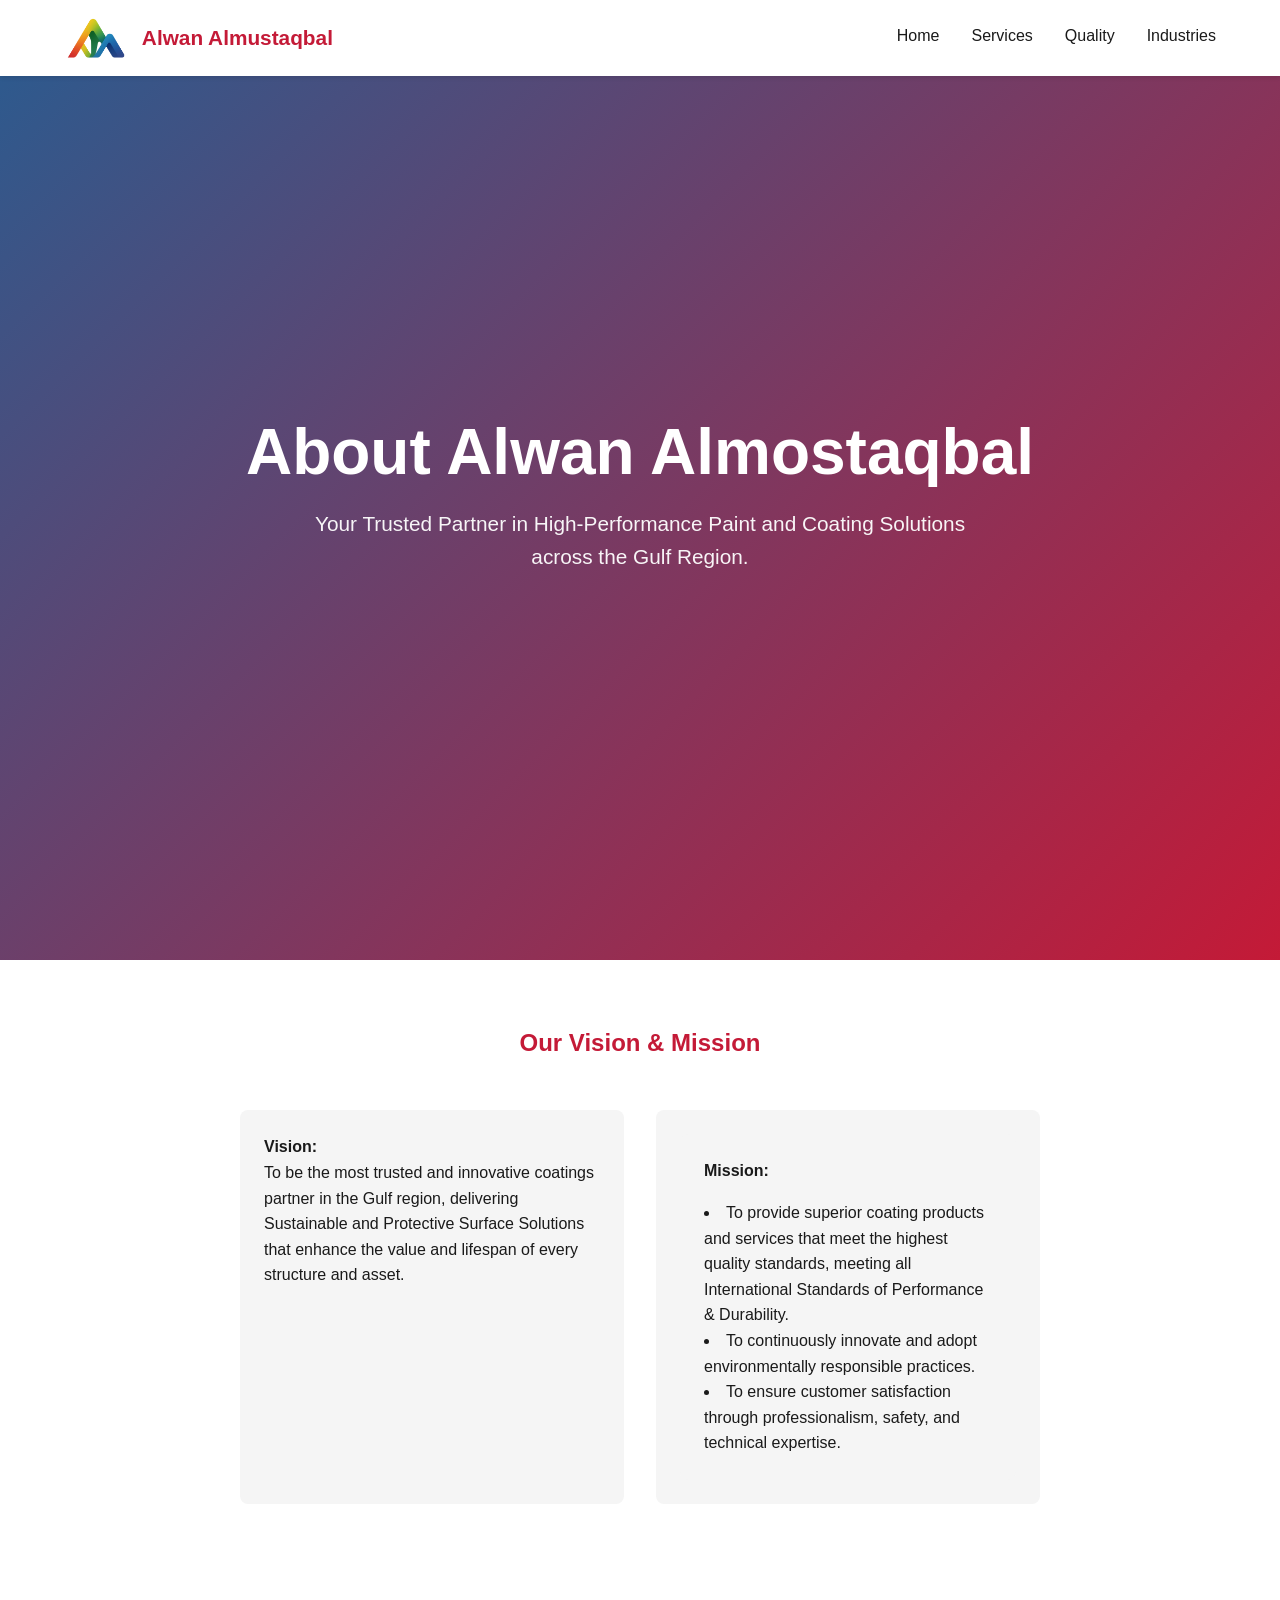
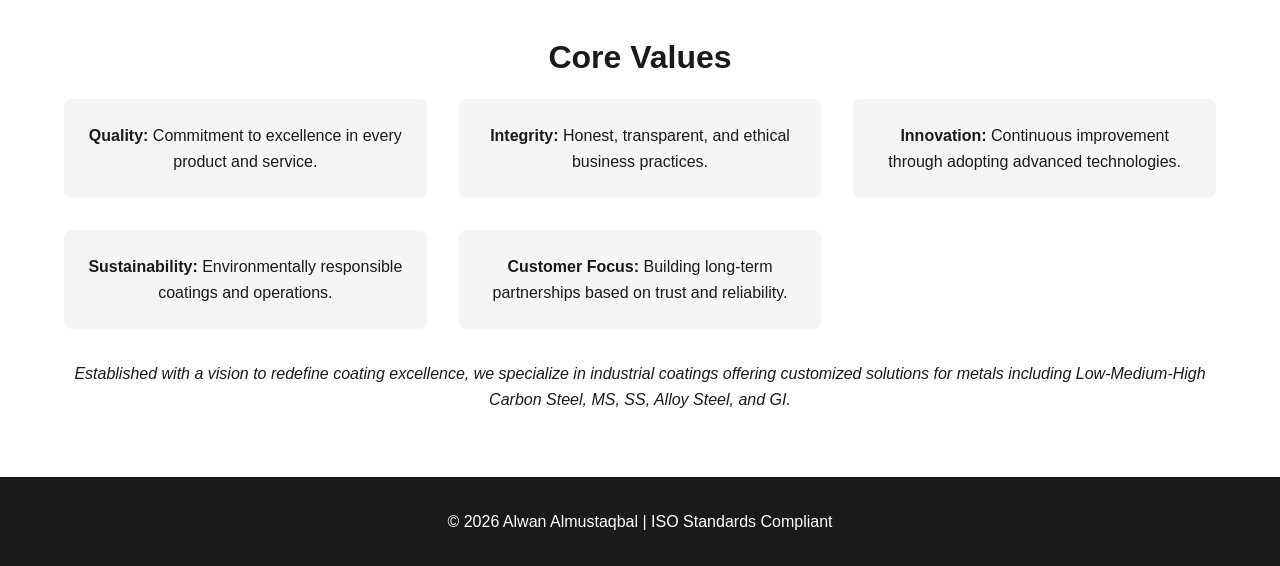
==== about.html @ 40df4b22 "Add files via upload" ====
<!DOCTYPE html>
<html lang="en">
<head>
    <meta charset="UTF-8">
    <meta name="viewport" content="width=device-width, initial-scale=1.0">
    <title>About Us | Alwan Almustaqbal</title>
    <link rel="stylesheet" href="styles.css">
</head>
<body>
    <nav>
        <a href="index.html" class="logo" aria-label="Alwan Almustaqbal Home">
            <img src="logo.png" alt="Alwan Almustaqbal logo">
            <span>Alwan Almustaqbal</span>
        </a>
        <ul>
            <li><a href="index.html" id="link-to-home">Home</a></li>
            <li><a href="services.html" id="link-to-services">Services</a></li>
            <li><a href="quality.html" id="link-to-quality">Quality</a></li>
            <li><a href="industries.html" id="link-to-industries">Industries</a></li>
        </ul>
    </nav>

    <header class="hero">
        <div>
            <h1>About Alwan Almostaqbal</h1>
            <p>Your Trusted Partner in High-Performance Paint and Coating Solutions across the Gulf Region.</p>
        </div>
    </header>

    <section id="vision-mission" class="value-props">
        <div style="max-width: 800px; margin-left: auto; margin-right: auto;">
            <h2 style="font-size: 1.5rem; color: var(--primary); text-align: center; margin-bottom: 3rem;">Our Vision & Mission</h2>

            <div class="grid" style="text-align: left;">
                <div><strong>Vision:</strong></strong>
                <p>To be the most trusted and innovative coatings partner in the Gulf region, delivering Sustainable and Protective Surface Solutions that enhance the value and lifespan of every structure and asset.</p>
            </div>

            <div class="grid" style="text-align: left;">
                <div><strong>Mission:</strong></strong>
                <ul style="list-style-position: inside; margin-top: 1rem;">
                    <li>To provide superior coating products and services that meet the highest quality standards, meeting all International Standards of Performance & Durability.</li>
                    <li>To continuously innovate and adopt environmentally responsible practices.</li>
                    <li>To ensure customer satisfaction through professionalism, safety, and technical expertise.</li>
                </ul>
            </div>
        </div>
    </section>

    <section id="core-values" class="value-props">
        <h2 style="font-size: 2rem; margin-bottom: 1rem;">Core Values</h2>

        <div class="grid">
            <div><strong>Quality:</strong></strong> Commitment to excellence in every product and service.</div>
            <div><strong>Integrity:</strong> Honest, transparent, and ethical business practices.</div>
            <div><strong>Innovation:</strong> Continuous improvement through adopting advanced technologies.</div>
            <div><strong>Sustainability:</strong> Environmentally responsible coatings and operations.</div>
            <div><strong>Customer Focus:</strong> Building long-term partnerships based on trust and reliability.</div>
        </div>

        <p style="margin-top: 2rem; font-style: italic;">Established with a vision to redefine coating excellence, we specialize in industrial coatings offering customized solutions for metals including Low-Medium-High Carbon Steel, MS, SS, Alloy Steel, and GI.</p>
    </section>

    <footer>
        <p>&copy; 2026 Alwan Almustaqbal | ISO Standards Compliant</p>
    </footer>

    <script src="script.js"></script>
</body>
</html>
---- styles.css ----
/* Alwan Almustaqbal - Metal Coating Division */

:root {
    --primary: #c41a37; /* Red/Orange accent */
    --secondary: #2d5a8e; /* Navy blue for marine/industrial feel */
    --dark: #1a1a1a;
    --light: #f5f5f5;
}

* { margin: 0; padding: 0; box-sizing: border-box; }

body {
    font-family: 'Segoe UI', Tahoma, Geneva, Verdana, sans-serif;
    line-height: 1.6;
    color: var(--dark);
    background: var(--light);
}

/* Navigation */
nav {
    display: flex;
    justify-content: space-between;
    align-items: center;
    padding: 1rem 5%;
    background: #fff;
    box-shadow: 0 2px 4px rgba(0,0,0,.1);
    position: fixed;
    width: 100%;
    top: 0;
    z-index: 100;
}

.logo {
    display: flex;
    align-items: center;
    gap: 0.75rem;
    font-size: 1.3rem;
    font-weight: bold;
    color: var(--primary);
    text-decoration: none;
}

.logo img {
    height: 44px;
    width: auto;
    object-fit: contain;
}

nav ul {
    display: flex;
    list-style: none;
    gap: 2rem;
    margin-top: -5px;
}

nav a {
    text-decoration: none;
    color: var(--dark);
    font-weight: 500;
    transition: .3s;
}

nav a:hover {
    color: var(--primary);
}

/* Hero Section */
header.hero {
    height: 100vh;
    background: linear-gradient(135deg, #2d5a8e 0%, #c41a37 100%);
    display: flex;
    align-items: center;
    justify-content: center;
    text-align: center;
    color: white;
    padding: 0 1rem;
    margin-top: 60px;
}

.hero h1 {
    font-size: clamp(2.5rem, 5vw, 4rem);
    margin-bottom: 1rem;
    line-height: 1.2;
}

.hero p {
    font-size: clamp(1.1rem, 2vw, 1.3rem);
    opacity: .95;
    max-width: 700px;
    margin: 0 auto 2rem;
}

/* CTA Buttons */
.btn {
    display: inline-block;
    padding: 1rem 2rem;
    background: white;
    color: var(--primary);
    text-decoration: none;
    font-weight: bold;
    border-radius: 4px;
    transition: .3s;
    margin: 0.5rem;
}

.btn:hover {
    transform: translateY(-2px);
    box-shadow: 0 8px 16px rgba(0,0,0,.2);
}

.btn.active {
    background: var(--primary);
    color: white;
}

/* Value Props Section */
.value-props {
    padding: 4rem 5%;
    background: white;
    text-align: center;
}

.value-props h2 {
    font-size: 2rem;
    margin-bottom: 1rem;
}

.grid {
    display: grid;
    grid-template-columns: repeat(auto-fit, minmax(280px, 1fr));
    gap: 2rem;
    max-width: 1200px;
    margin-left: auto;
    margin-right: auto;
}

.grid div {
    padding: 1.5rem;
    background: var(--light);
    border-radius: 8px;
    transition: .3s;
}

.grid div:hover {
    transform: translateY(-5px);
    box-shadow: 0 4px 6px rgba(0,0,0,.1);
}

/* Services Section */
.services-preview {
    padding: 4rem 5%;
    background: var(--light);
    text-align: center;
}

.services-preview h2 {
    font-size: 2rem;
    margin-bottom: 1rem;
}

.service-cards {
    display: grid;
    grid-template-columns: repeat(auto-fit, minmax(300px, 1fr));
    gap: 2rem;
    max-width: 1200px;
    margin-top: 3rem;
    margin-left: auto;
    margin-right: auto;
}

.card {
    background: white;
    padding: 2rem;
    border-radius: 8px;
    box-shadow: 0 4px 6px rgba(0,0,0,.1);
    transition: .3s;
    text-align: left;
}

.card:hover {
    transform: translateY(-5px);
}

/* Footer */
footer {
    background: var(--dark);
    color: white;
    padding: 2rem 5%;
    text-align: center;
}

@media (max-width: 768px) {
    nav ul { display: none; }
    .hero h1 { font-size: 2rem; }
}
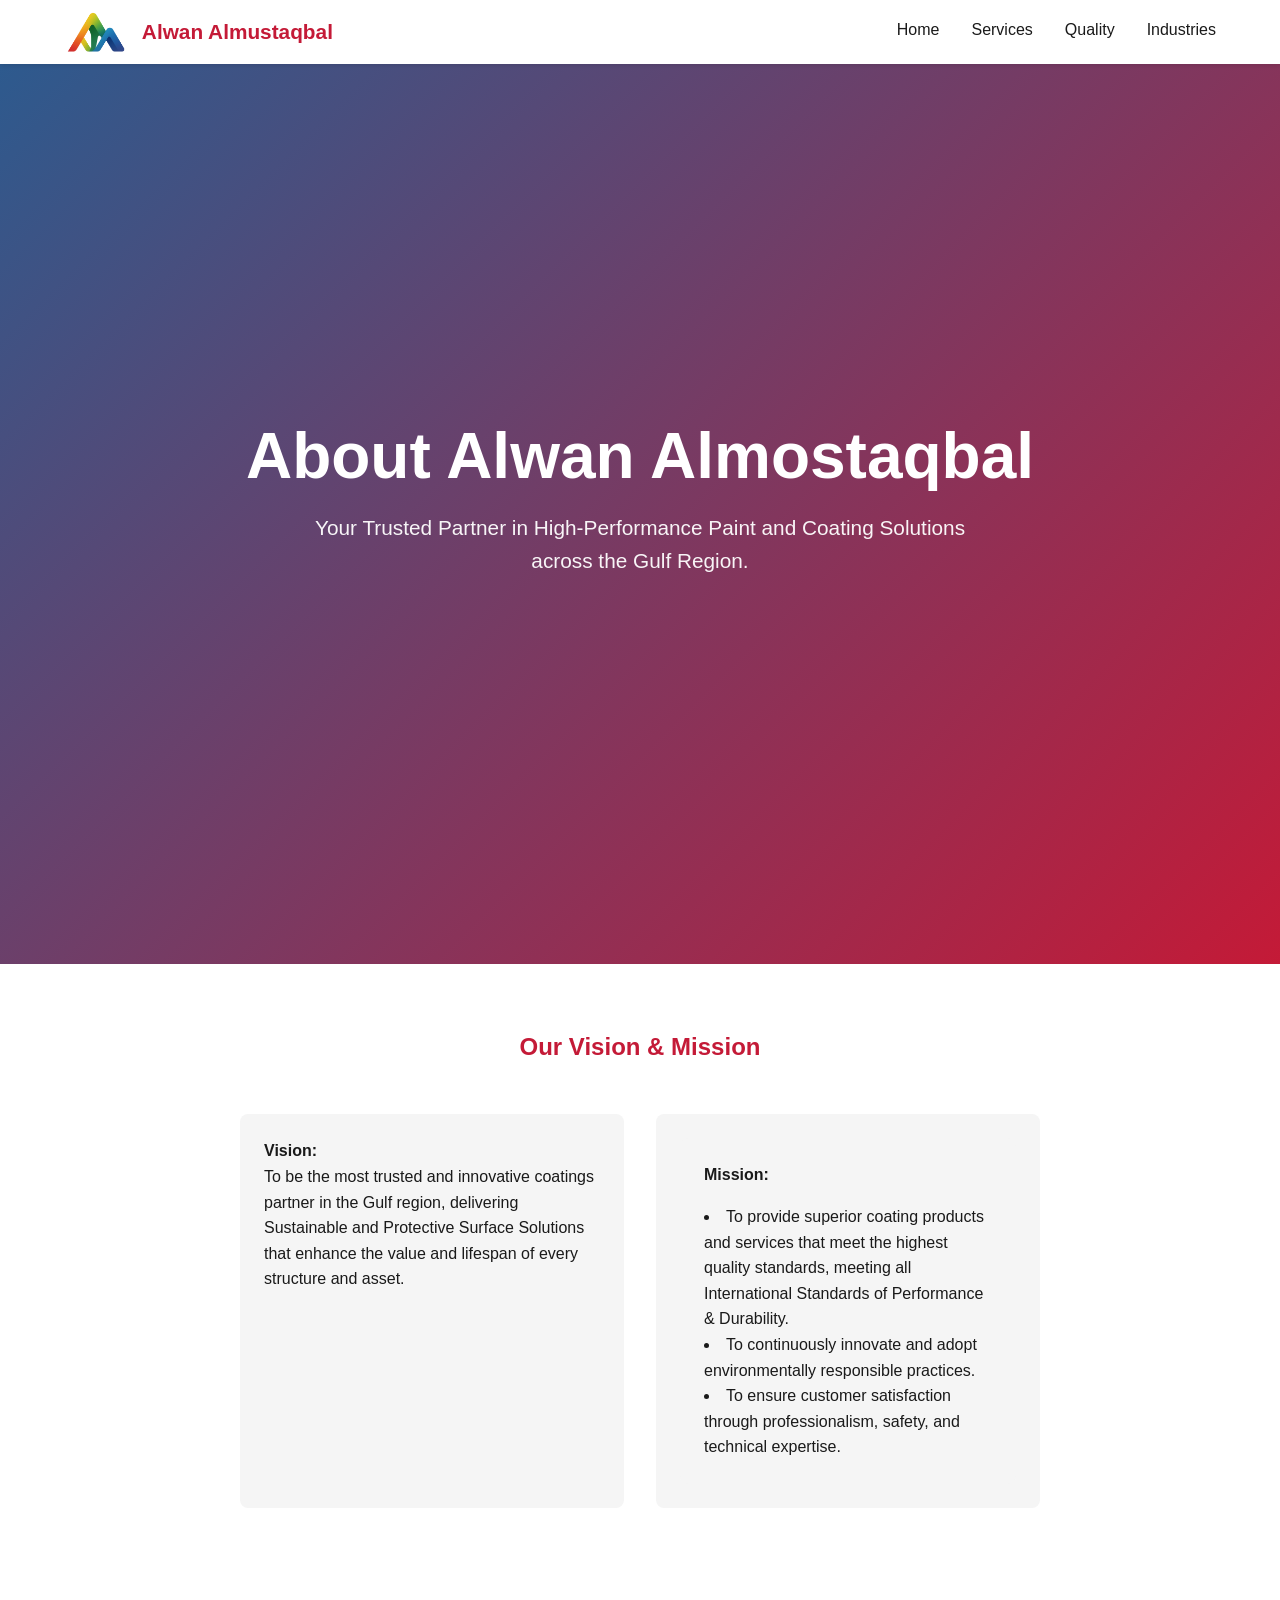
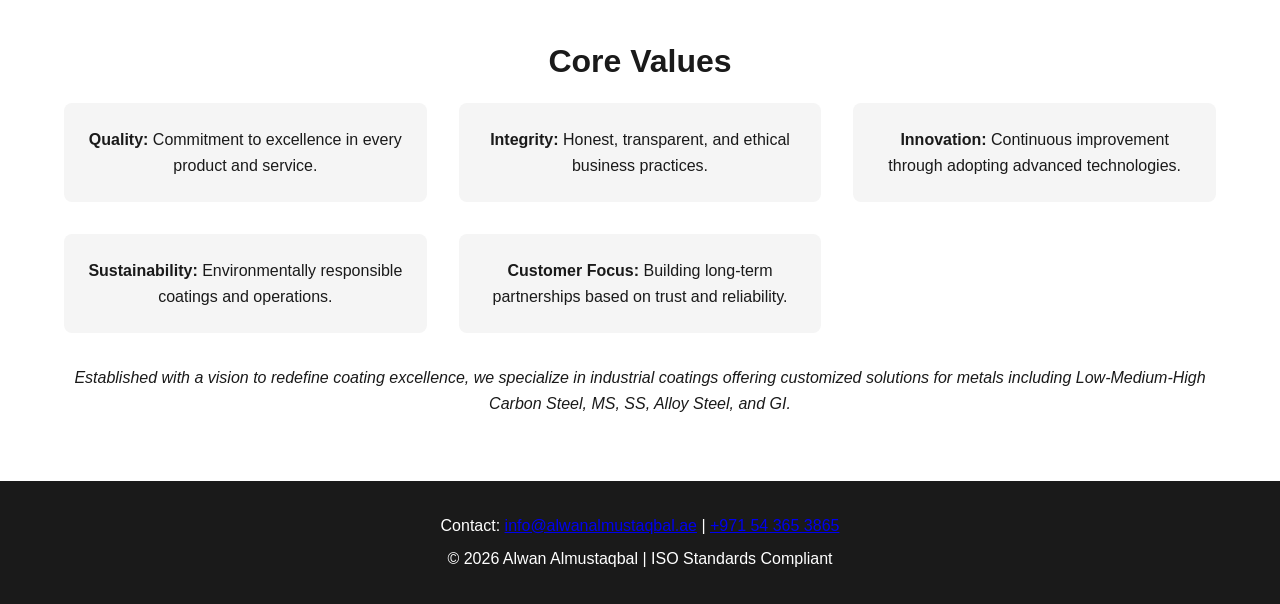
==== commit 738c3b2d: "Add files via upload" ====
--- a/about.html
+++ b/about.html
@@ -62,7 +62,11 @@
     </section>
 
     <footer>
-        <p>&copy; 2026 Alwan Almustaqbal | ISO Standards Compliant</p>
+        <div class="footer-contact" style="margin-bottom:.5rem;">
+            Contact: <a href="mailto:info@alwanalmustaqbal.ae">info@alwanalmustaqbal.ae</a> |
+            <a href="tel:+971543653865">+971 54 365 3865</a>
+        </div>
+        &copy; 2026 Alwan Almustaqbal | ISO Standards Compliant
     </footer>
 
     <script src="script.js"></script>
--- a/styles.css
+++ b/styles.css
@@ -14,6 +14,7 @@
     line-height: 1.6;
     color: var(--dark);
     background: var(--light);
+    padding-top: 64px; /* offset for fixed nav */
 }
 
 /* Navigation */
@@ -28,6 +29,7 @@
     width: 100%;
     top: 0;
     z-index: 100;
+    height: 64px;
 }
 
 .logo {
@@ -46,6 +48,8 @@
     object-fit: contain;
 }
 
+.nav-toggle { display: none; }
+
 nav ul {
     display: flex;
     list-style: none;
@@ -74,7 +78,7 @@
     text-align: center;
     color: white;
     padding: 0 1rem;
-    margin-top: 60px;
+    margin-top: 0;
 }
 
 .hero h1 {
@@ -181,6 +185,28 @@
     transform: translateY(-5px);
 }
 
+/* Partners Section */
+.partners-preview {
+    background:#fff;
+    padding:3rem 5%;
+    text-align:center;
+}
+.partner-list {
+    display:grid;
+    grid-template-columns: repeat(auto-fit, minmax(220px, 1fr));
+    gap: 1rem;
+    max-width: 1200px;
+    margin: 2rem auto 0;
+}
+.partner-item {
+    background: var(--light);
+    border: 1px solid #e5e7eb;
+    padding: 1rem 1.25rem;
+    border-radius: 8px;
+    font-weight: 600;
+    color: var(--secondary);
+}
+
 /* Footer */
 footer {
     background: var(--dark);
@@ -190,6 +216,42 @@
 }
 
 @media (max-width: 768px) {
+    /* Mobile nav: hide desktop menu, show toggle */
     nav ul { display: none; }
     .hero h1 { font-size: 2rem; }
-}
+
+    .nav-toggle {
+        display: inline-flex !important;
+        align-items: center;
+        justify-content: center;
+        width: 44px;
+        height: 44px;
+        background: transparent;
+        border: 0;
+        cursor: pointer;
+        color: var(--dark);
+        font-size: 1.5rem;
+        z-index: 200;
+    }
+
+    /* When nav has `.open`, show a full-width stacked menu that becomes part of the nav height
+       (so it pushes page content down instead of overlaying it). */
+    nav.open ul {
+        display: flex;
+        flex-direction: column;
+        position: static; /* allow nav height to expand */
+        background: white;
+        padding: 1rem 5%;
+        gap: 1rem;
+        box-shadow: 0 8px 24px rgba(0,0,0,.06);
+    }
+
+    nav.open ul li { margin: 0; }
+    nav.open a { padding: .75rem 0; display: block; }
+
+    /* Improve touch targets and spacing */
+    .btn { padding: .9rem 1.25rem; font-size: 1rem; }
+    .card { padding: 1.25rem; }
+    .grid { gap: 1rem; }
+    .value-props, .services-preview, .partners-preview { padding: 2rem 5%; }
+}
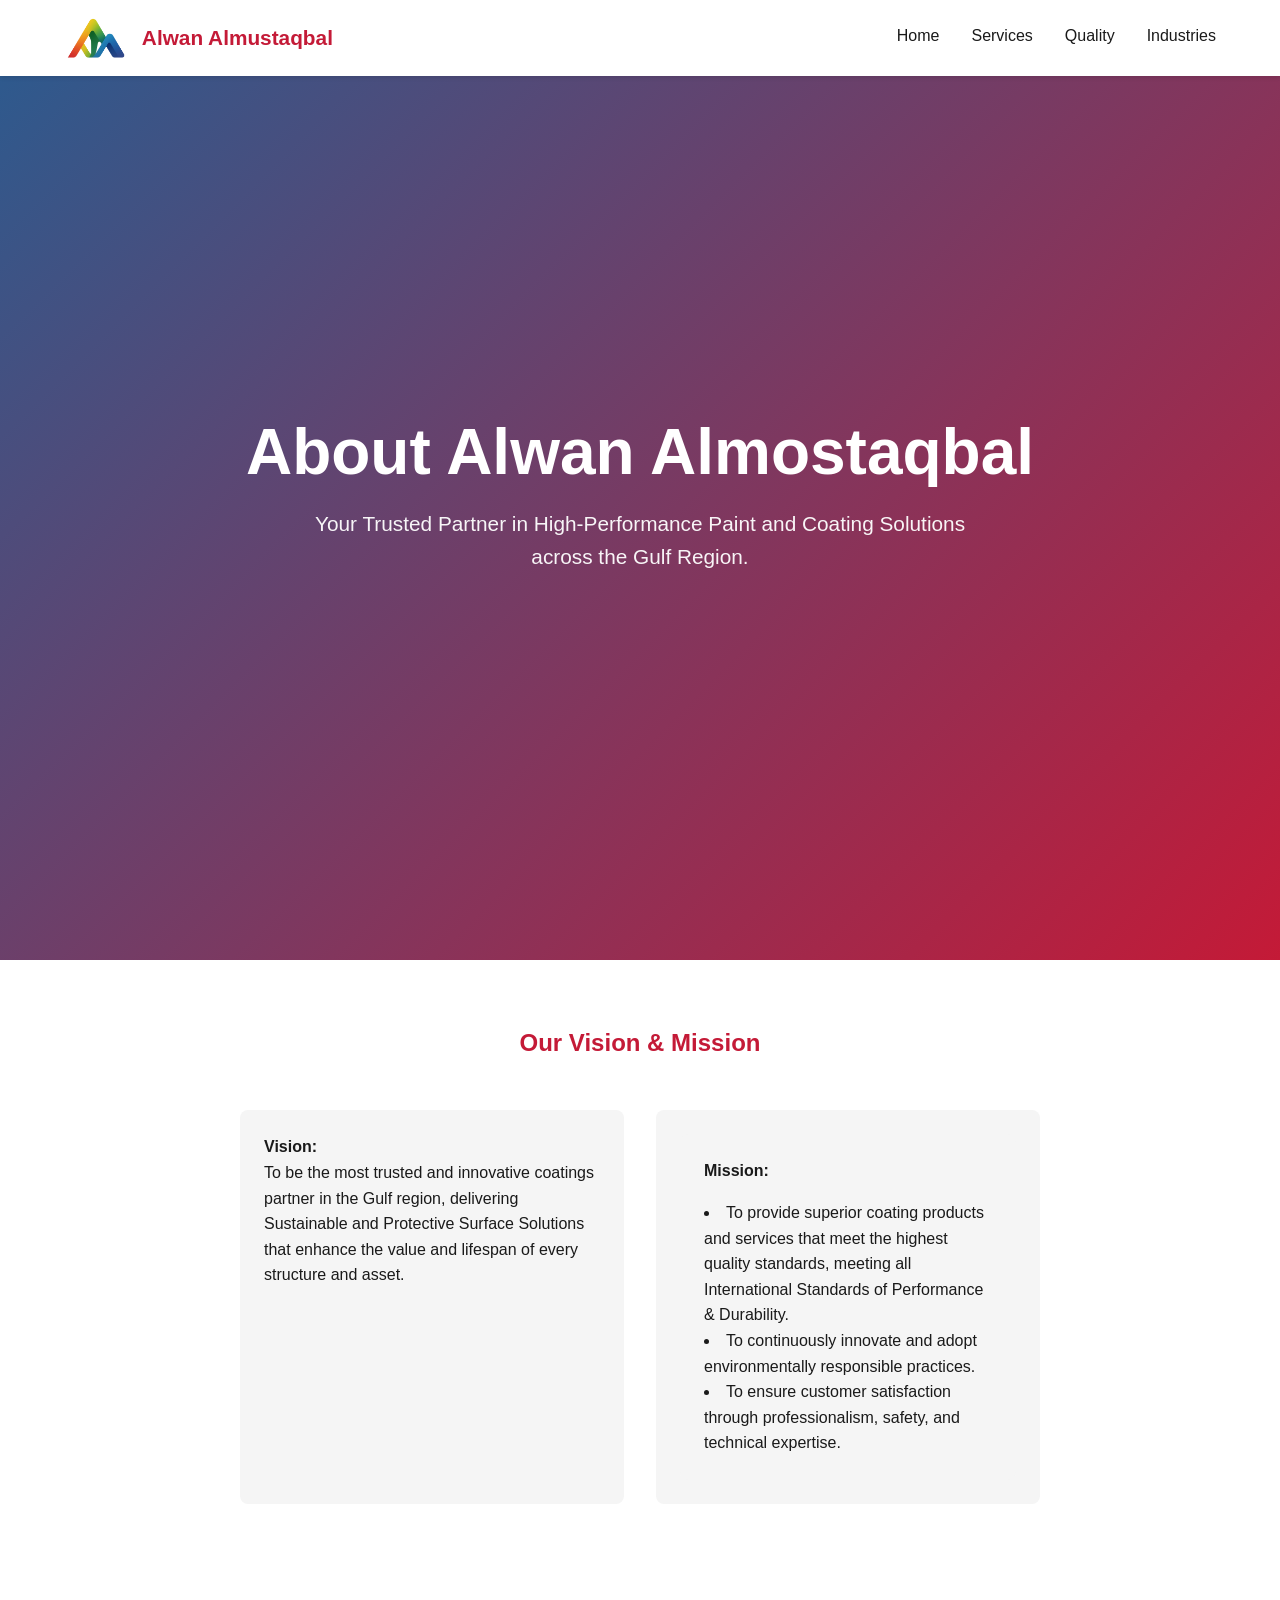
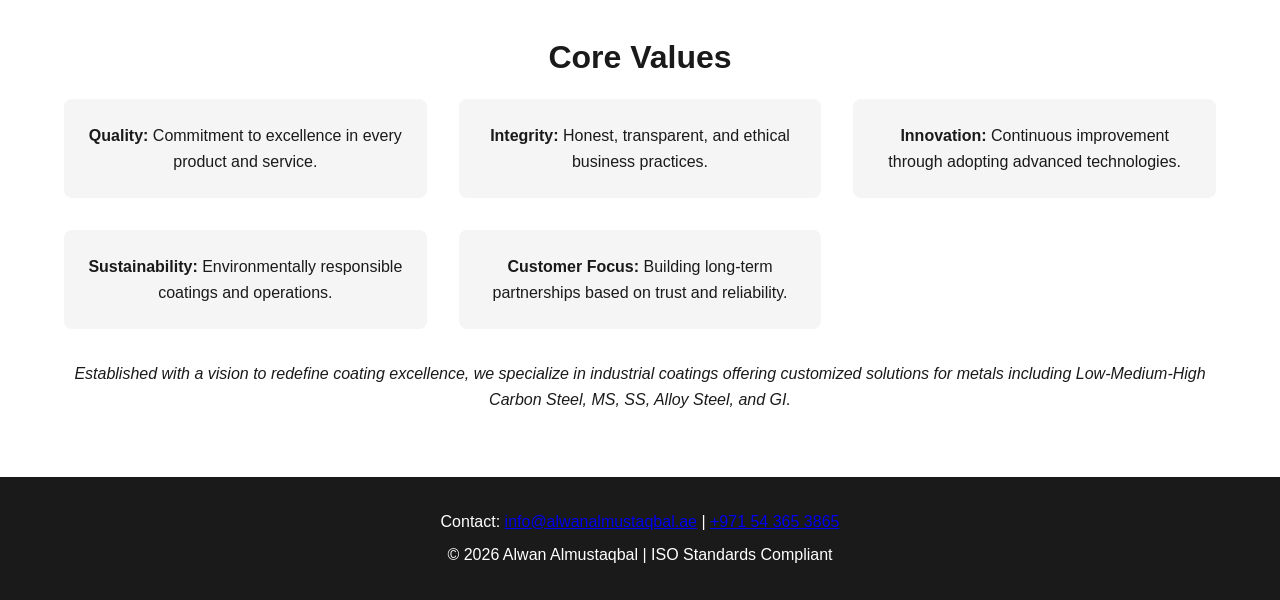
==== commit 5aeecaab: "Add files via upload" ====
--- a/about.html
+++ b/about.html
@@ -12,6 +12,7 @@
             <img src="logo.png" alt="Alwan Almustaqbal logo">
             <span>Alwan Almustaqbal</span>
         </a>
+        <button class="nav-toggle" aria-label="Toggle navigation" aria-expanded="false">☰</button>
         <ul>
             <li><a href="index.html" id="link-to-home">Home</a></li>
             <li><a href="services.html" id="link-to-services">Services</a></li>
--- a/styles.css
+++ b/styles.css
@@ -14,7 +14,6 @@
     line-height: 1.6;
     color: var(--dark);
     background: var(--light);
-    padding-top: 64px; /* offset for fixed nav */
 }
 
 /* Navigation */
@@ -29,7 +28,6 @@
     width: 100%;
     top: 0;
     z-index: 100;
-    height: 64px;
 }
 
 .logo {
@@ -78,7 +76,7 @@
     text-align: center;
     color: white;
     padding: 0 1rem;
-    margin-top: 0;
+    margin-top: 60px;
 }
 
 .hero h1 {
@@ -232,22 +230,39 @@
         color: var(--dark);
         font-size: 1.5rem;
         z-index: 200;
+        margin-left: auto;
     }
 
-    /* When nav has `.open`, show a full-width stacked menu that becomes part of the nav height
-       (so it pushes page content down instead of overlaying it). */
+    /* When nav has `.open`, show a full-width overlay menu with a backdrop */
     nav.open ul {
         display: flex;
         flex-direction: column;
-        position: static; /* allow nav height to expand */
+        position: fixed;
+        top: 64px;
+        left: 0;
+        right: 0;
+        max-height: calc(100vh - 64px);
+        overflow: auto;
         background: white;
         padding: 1rem 5%;
         gap: 1rem;
-        box-shadow: 0 8px 24px rgba(0,0,0,.06);
+        box-shadow: 0 8px 24px rgba(0,0,0,.12);
+        z-index: 201;
     }
 
     nav.open ul li { margin: 0; }
     nav.open a { padding: .75rem 0; display: block; }
+
+    /* backdrop sits under the menu to dim page content */
+    .nav-backdrop {
+        position: fixed;
+        top: 64px;
+        left: 0;
+        right: 0;
+        bottom: 0;
+        background: rgba(0,0,0,0.35);
+        z-index: 150;
+    }
 
     /* Improve touch targets and spacing */
     .btn { padding: .9rem 1.25rem; font-size: 1rem; }
